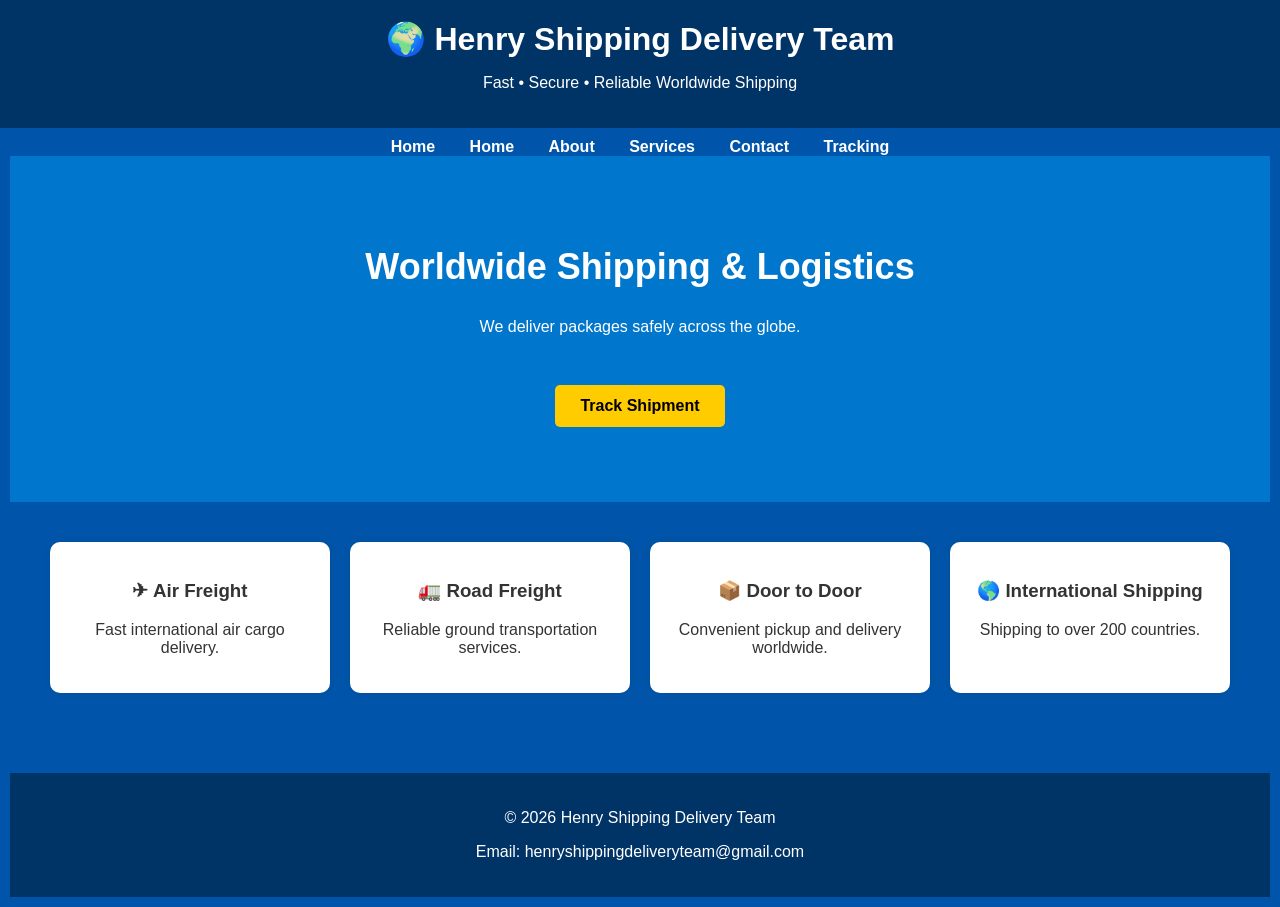
==== index.html @ 7e2f16b4 "Update index.html" ====
<!DOCTYPE html>
<html lang="en">
<head>
<meta charset="UTF-8">
<meta name="viewport" content="width=device-width, initial-scale=1.0">
<title>Henry Shipping Delivery Team</title>
<style>
body{
margin:0;
font-family:Arial,sans-serif;
background:#f5f5f5;
color:#333;
}
header{
background:#003366;
color:white;
padding:20px;
text-align:center;
}
header h1{
margin:0;
}
nav{
background:#0055aa;
padding:10px;
text-align:center;
}
nav a{
color:white;
text-decoration:none;
margin:15px;
font-weight:bold;
}
.hero{
background:#0077cc;
color:white;
padding:60px 20px;
text-align:center;
}
.hero h2{
font-size:36px;
}
.btn{
display:inline-block;
padding:12px 25px;
background:#ffcc00;
color:#000;
text-decoration:none;
border-radius:5px;
font-weight:bold;
}
.services{
display:grid;
grid-template-columns:repeat(auto-fit,minmax(220px,1fr));
gap:20px;
padding:40px;
}
.card{
background:white;
padding:20px;
border-radius:10px;
box-shadow:0 0 10px rgba(0,0,0,.1);
text-align:center;
}
footer{
background:#003366;
color:white;
text-align:center;
padding:20px;
margin-top:40px;
}
</style>
</head>

<body>

<header>
<h1>🌍 Henry Shipping Delivery Team</h1>
<p>Fast • Secure • Reliable Worldwide Shipping</p>
</header>

<nav> 
  
<a href="#">Home</a>
<a href="#">Home</a>
<a href="about.html">About</a>
<a href="#">Services</a>
<a href="#">Contact</a>
<a href="tracking.html">Tracking</a>

<section class="hero">
<h2>Worldwide Shipping & Logistics</h2>
<p>We deliver packages safely across the globe.</p>
<br>
<a href="tracking.html" class="btn">Track Shipment</a>
</section>

<section class="services">

<div class="card">
<h3>✈ Air Freight</h3>
<p>Fast international air cargo delivery.</p>
</div>

<div class="card">
<h3>🚛 Road Freight</h3>
<p>Reliable ground transportation services.</p>
</div>

<div class="card">
<h3>📦 Door to Door</h3>
<p>Convenient pickup and delivery worldwide.</p>
</div>

<div class="card">
<h3>🌎 International Shipping</h3>
<p>Shipping to over 200 countries.</p>
</div>

</section>

<footer>
<p>© 2026 Henry Shipping Delivery Team</p>
<p>Email: henryshippingdeliveryteam@gmail.com</p>
</footer>

</body>
</html>
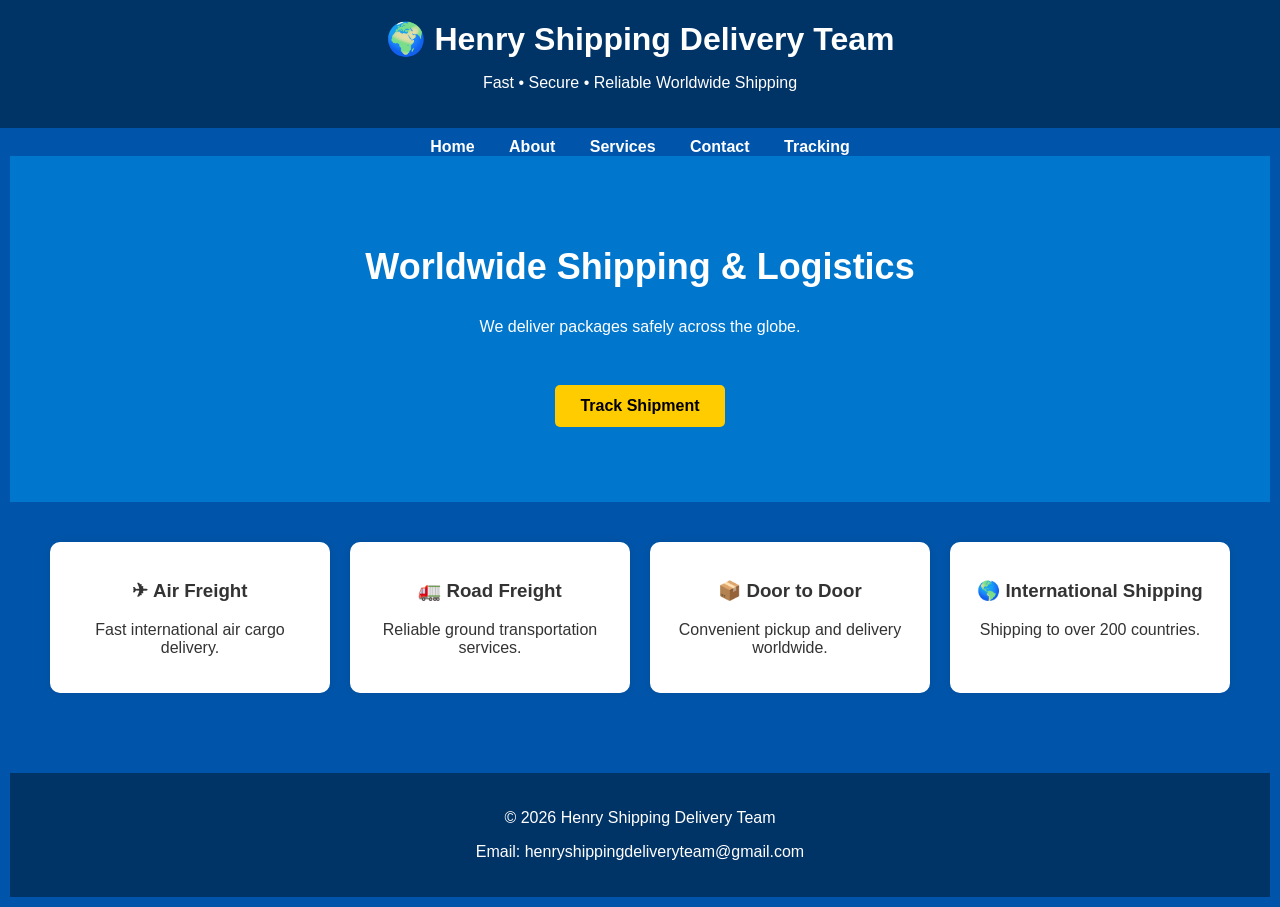
==== commit 8e05786b: "Update index.html" ====
--- a/index.html
+++ b/index.html
@@ -82,7 +82,6 @@
 <nav> 
   
 <a href="#">Home</a>
-<a href="#">Home</a>
 <a href="about.html">About</a>
 <a href="#">Services</a>
 <a href="#">Contact</a>
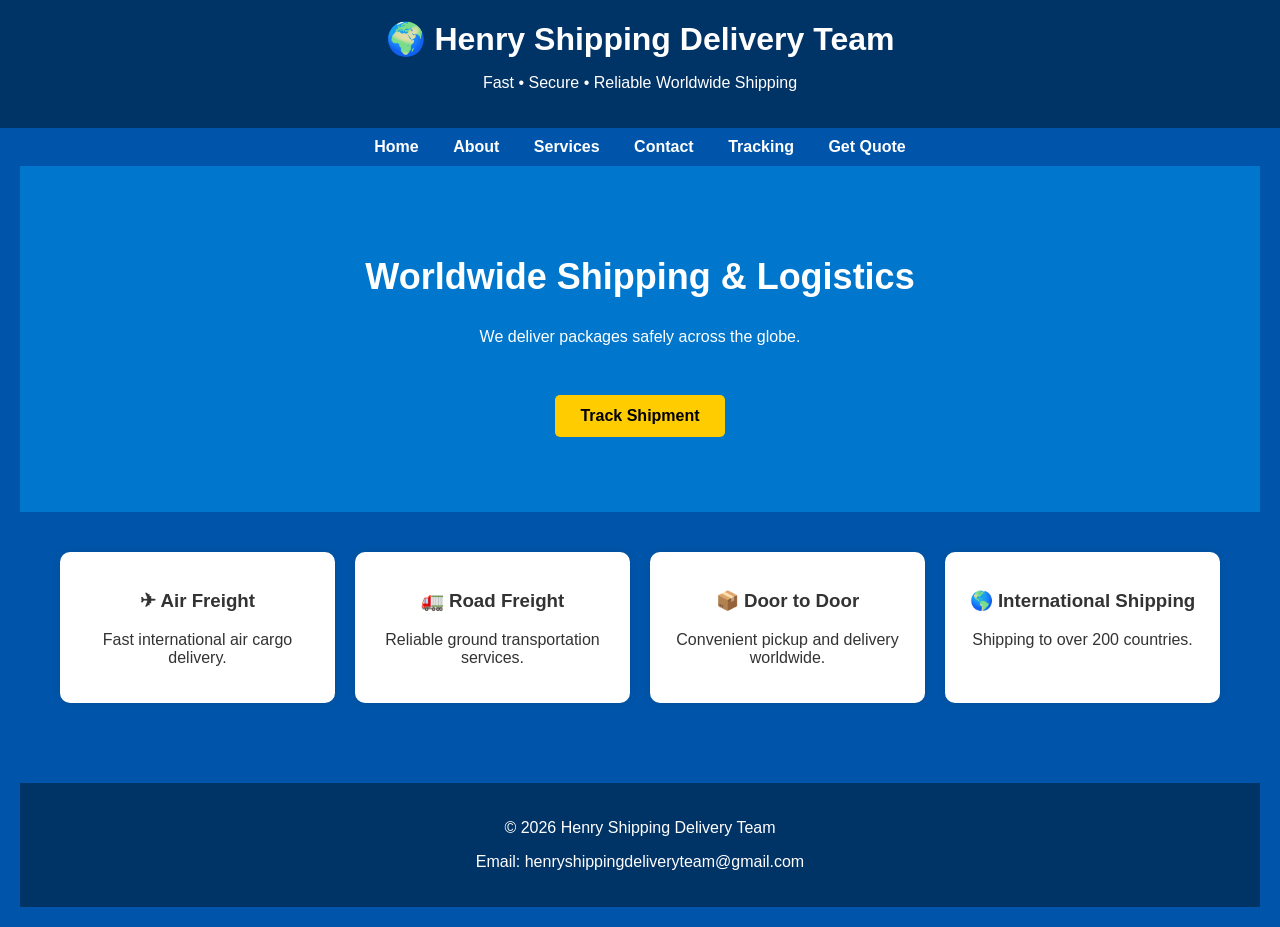
==== commit 9ef029bd: "Update index.html" ====
--- a/index.html
+++ b/index.html
@@ -79,14 +79,15 @@
 <p>Fast • Secure • Reliable Worldwide Shipping</p>
 </header>
 
-<nav> 
-  
+<nav>   
 <a href="#">Home</a>
 <a href="about.html">About</a>
 <a href="#">Services</a>
-<a href="#">Contact</a>
+<a href="contact.html">Contact</a>
 <a href="tracking.html">Tracking</a>
-
+<a href="quote.html">Get Quote</a>
+<nav> 
+  
 <section class="hero">
 <h2>Worldwide Shipping & Logistics</h2>
 <p>We deliver packages safely across the globe.</p>
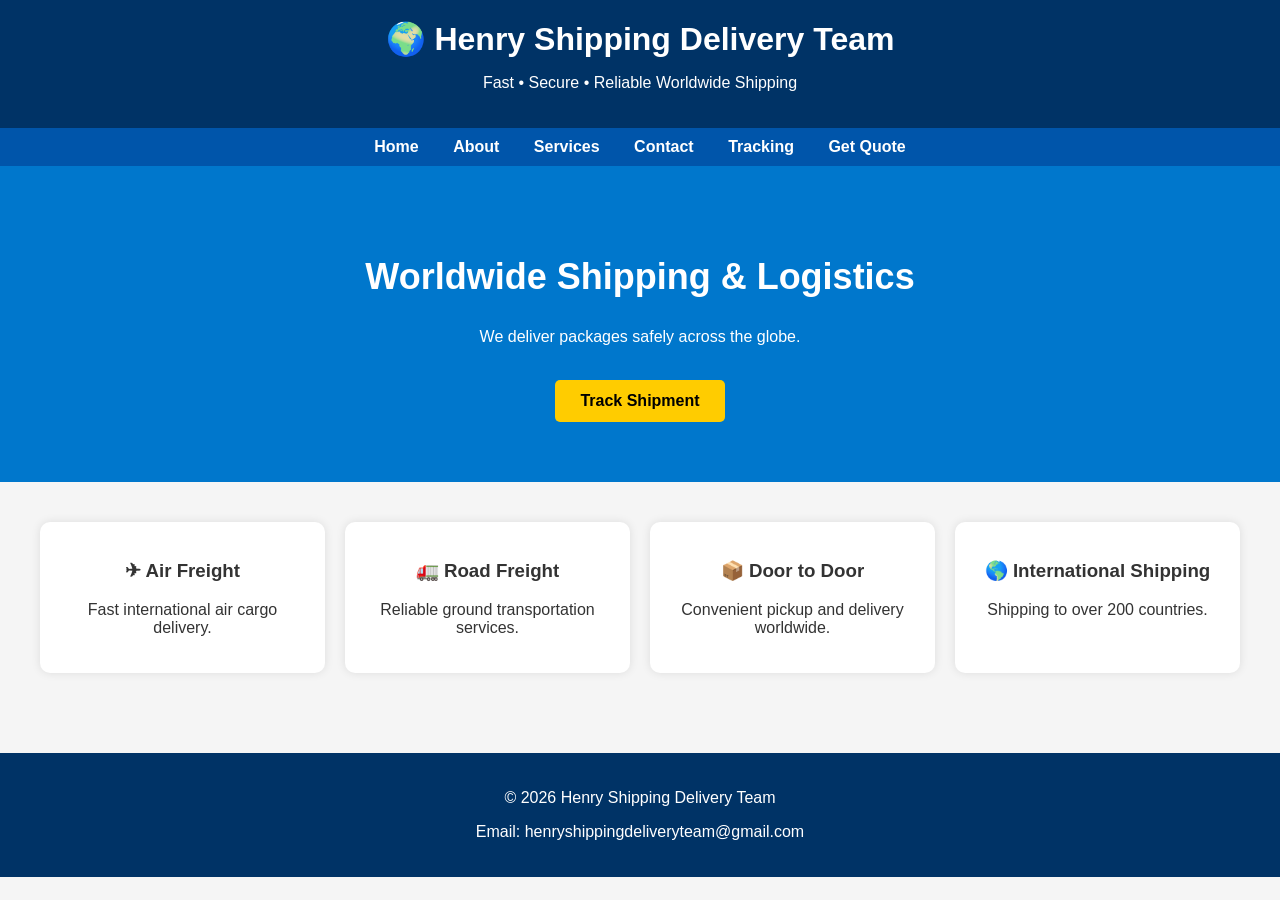
==== commit b575fb17: "Update index.html" ====
--- a/index.html
+++ b/index.html
@@ -86,7 +86,7 @@
 <a href="contact.html">Contact</a>
 <a href="tracking.html">Tracking</a>
 <a href="quote.html">Get Quote</a>
-<nav> 
+</nav>
   
 <section class="hero">
 <h2>Worldwide Shipping & Logistics</h2>
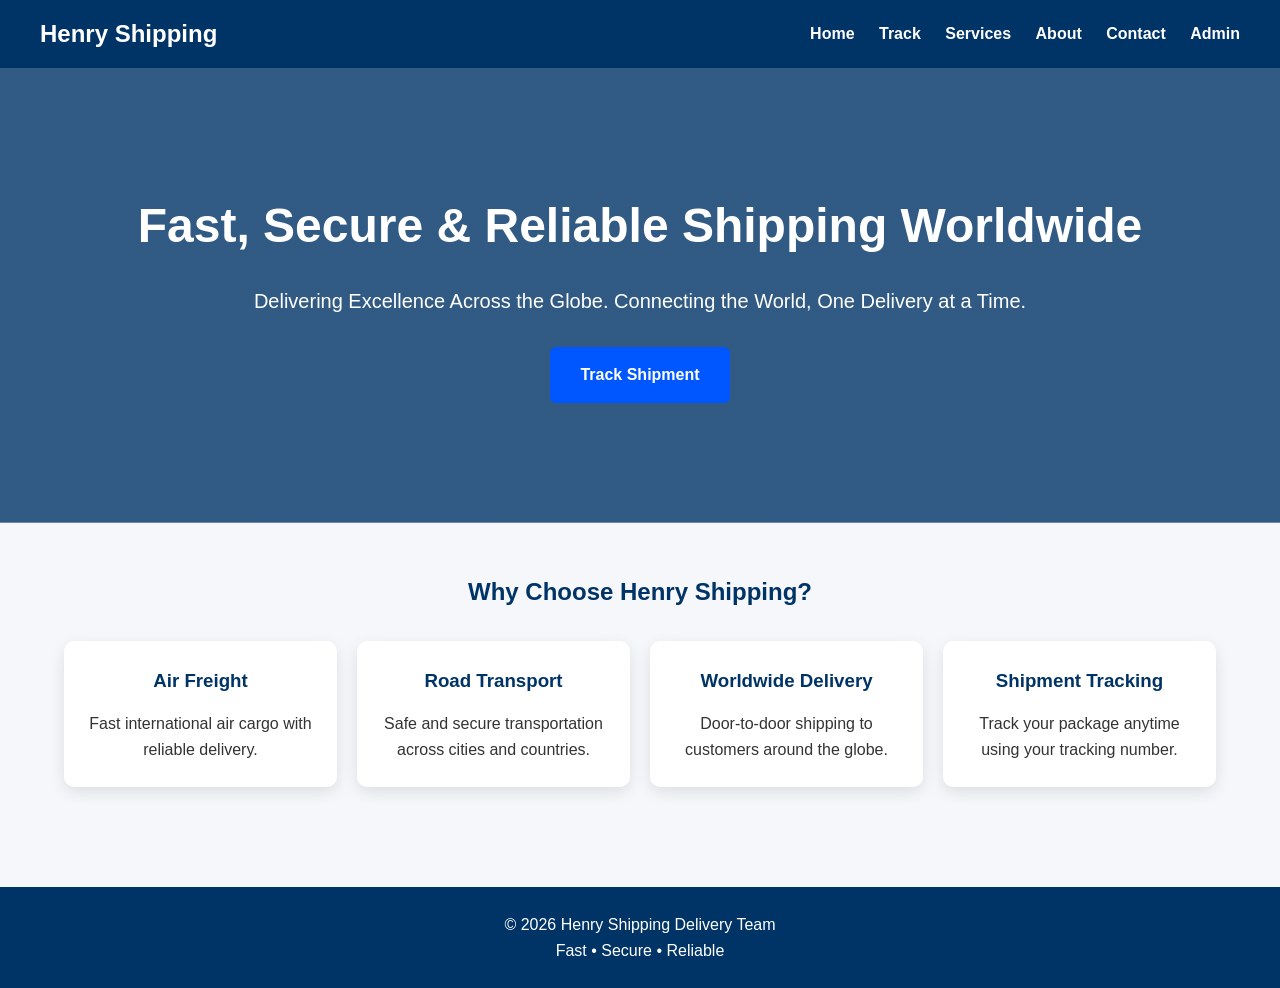
==== commit 49458ef9: "Update index.html" ====
--- a/index.html
+++ b/index.html
@@ -4,124 +4,120 @@
 <meta charset="UTF-8">
 <meta name="viewport" content="width=device-width, initial-scale=1.0">
 <title>Henry Shipping Delivery Team</title>
-<style>
-body{
-margin:0;
-font-family:Arial,sans-serif;
-background:#f5f5f5;
-color:#333;
-}
-header{
-background:#003366;
-color:white;
-padding:20px;
-text-align:center;
-}
-header h1{
-margin:0;
-}
-nav{
-background:#0055aa;
-padding:10px;
-text-align:center;
-}
-nav a{
-color:white;
-text-decoration:none;
-margin:15px;
-font-weight:bold;
-}
-.hero{
-background:#0077cc;
-color:white;
-padding:60px 20px;
-text-align:center;
-}
-.hero h2{
-font-size:36px;
-}
-.btn{
-display:inline-block;
-padding:12px 25px;
-background:#ffcc00;
-color:#000;
-text-decoration:none;
-border-radius:5px;
-font-weight:bold;
-}
-.services{
-display:grid;
-grid-template-columns:repeat(auto-fit,minmax(220px,1fr));
-gap:20px;
-padding:40px;
-}
-.card{
-background:white;
-padding:20px;
-border-radius:10px;
-box-shadow:0 0 10px rgba(0,0,0,.1);
-text-align:center;
-}
-footer{
-background:#003366;
-color:white;
-text-align:center;
-padding:20px;
-margin-top:40px;
-}
-</style>
+
+<link rel="stylesheet" href="style.css">
+
 </head>
 
 <body>
 
 <header>
-<h1>🌍 Henry Shipping Delivery Team</h1>
-<p>Fast • Secure • Reliable Worldwide Shipping</p>
+
+<div class="logo">
+Henry Shipping
+</div>
+
+<nav>
+
+<a href="index.html">Home</a>
+
+<a href="tracking.html">Track</a>
+
+<a href="services.html">Services</a>
+
+<a href="about.html">About</a>
+
+<a href="contact.html">Contact</a>
+
+<a href="admin-login.html">Admin</a>
+
+</nav>
+
 </header>
 
-<nav>   
-<a href="#">Home</a>
-<a href="about.html">About</a>
-<a href="#">Services</a>
-<a href="contact.html">Contact</a>
-<a href="tracking.html">Tracking</a>
-<a href="quote.html">Get Quote</a>
-</nav>
-  
 <section class="hero">
-<h2>Worldwide Shipping & Logistics</h2>
-<p>We deliver packages safely across the globe.</p>
-<br>
-<a href="tracking.html" class="btn">Track Shipment</a>
+
+<h1>
+Fast, Secure & Reliable Shipping Worldwide
+</h1>
+
+<p>
+Delivering Excellence Across the Globe.
+Connecting the World, One Delivery at a Time.
+</p>
+
+<a href="tracking.html" class="btn">
+Track Shipment
+</a>
+
 </section>
 
-<section class="services">
+<div class="container">
+
+<h2 style="text-align:center;color:#003366;">
+Why Choose Henry Shipping?
+</h2>
+
+<div class="cards">
 
 <div class="card">
-<h3>✈ Air Freight</h3>
-<p>Fast international air cargo delivery.</p>
+
+<h3>Air Freight</h3>
+
+<p>
+Fast international air cargo with reliable delivery.
+</p>
+
 </div>
 
 <div class="card">
-<h3>🚛 Road Freight</h3>
-<p>Reliable ground transportation services.</p>
+
+<h3>Road Transport</h3>
+
+<p>
+Safe and secure transportation across cities and countries.
+</p>
+
 </div>
 
 <div class="card">
-<h3>📦 Door to Door</h3>
-<p>Convenient pickup and delivery worldwide.</p>
+
+<h3>Worldwide Delivery</h3>
+
+<p>
+Door-to-door shipping to customers around the globe.
+</p>
+
 </div>
 
 <div class="card">
-<h3>🌎 International Shipping</h3>
-<p>Shipping to over 200 countries.</p>
+
+<h3>Shipment Tracking</h3>
+
+<p>
+Track your package anytime using your tracking number.
+</p>
+
 </div>
 
-</section>
+</div>
+
+</div>
 
 <footer>
-<p>© 2026 Henry Shipping Delivery Team</p>
-<p>Email: henryshippingdeliveryteam@gmail.com</p>
+
+<p>
+
+© 2026 Henry Shipping Delivery Team
+
+</p>
+
+<p>
+
+Fast • Secure • Reliable
+
+</p>
+
 </footer>
 
 </body>
--- a/style.css
+++ b/style.css
@@ -0,0 +1,145 @@
+*{
+margin:0;
+padding:0;
+box-sizing:border-box;
+font-family:Arial,Helvetica,sans-serif;
+}
+
+body{
+background:#f5f7fa;
+color:#333;
+line-height:1.6;
+}
+
+header{
+background:#003366;
+color:white;
+padding:15px 40px;
+display:flex;
+justify-content:space-between;
+align-items:center;
+position:sticky;
+top:0;
+z-index:1000;
+}
+
+.logo{
+font-size:24px;
+font-weight:bold;
+}
+
+nav a{
+color:white;
+text-decoration:none;
+margin-left:20px;
+font-weight:bold;
+}
+
+nav a:hover{
+color:#ffd700;
+}
+
+.hero{
+background:linear-gradient(rgba(0,51,102,.8),rgba(0,51,102,.8)),
+url("https://images.unsplash.com/photo-1494412651409-8963ce7935a7");
+background-size:cover;
+background-position:center;
+color:white;
+padding:120px 20px;
+text-align:center;
+}
+
+.hero h1{
+font-size:48px;
+margin-bottom:20px;
+}
+
+.hero p{
+font-size:20px;
+margin-bottom:30px;
+}
+
+.btn{
+display:inline-block;
+padding:15px 30px;
+background:#0057ff;
+color:white;
+text-decoration:none;
+border-radius:6px;
+font-weight:bold;
+}
+
+.btn:hover{
+background:#003bb3;
+}
+
+.container{
+width:90%;
+max-width:1200px;
+margin:auto;
+padding:50px 0;
+}
+
+.cards{
+display:grid;
+grid-template-columns:repeat(auto-fit,minmax(250px,1fr));
+gap:20px;
+margin-top:30px;
+}
+
+.card{
+background:white;
+padding:25px;
+border-radius:10px;
+box-shadow:0 5px 15px rgba(0,0,0,.1);
+text-align:center;
+}
+
+.card h3{
+margin-bottom:15px;
+color:#003366;
+}
+
+footer{
+background:#003366;
+color:white;
+text-align:center;
+padding:25px;
+margin-top:50px;
+}
+
+input,button,textarea{
+width:100%;
+padding:12px;
+margin:10px 0;
+font-size:16px;
+border:1px solid #ccc;
+border-radius:5px;
+}
+
+button{
+background:#0057ff;
+color:white;
+cursor:pointer;
+border:none;
+}
+
+button:hover{
+background:#003bb3;
+}
+
+@media(max-width:768px){
+
+header{
+flex-direction:column;
+}
+
+nav{
+margin-top:15px;
+}
+
+.hero h1{
+font-size:34px;
+}
+
+}
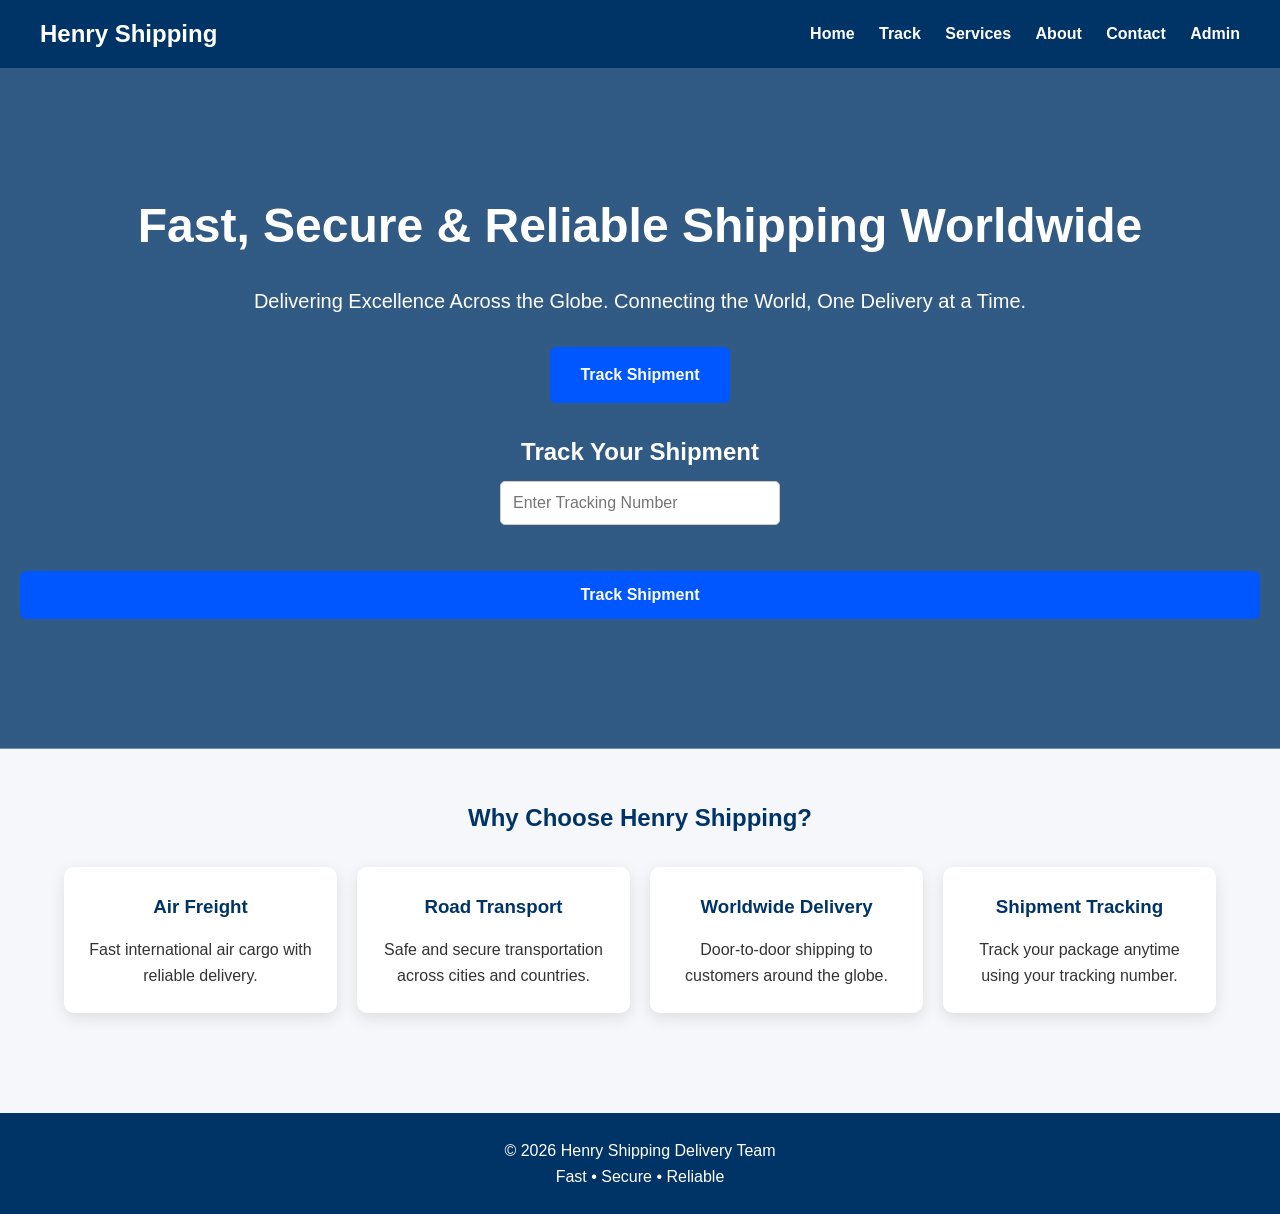
==== commit 60c24791: "Update index.html" ====
--- a/index.html
+++ b/index.html
@@ -49,6 +49,24 @@
 <a href="tracking.html" class="btn">
 Track Shipment
 </a>
+
+<div style="margin-top:30px;">
+
+<h2 style="color:white;">Track Your Shipment</h2>
+
+<input
+type="text"
+id="homeTracking"
+placeholder="Enter Tracking Number"
+style="padding:12px;width:280px;max-width:90%;">
+
+<br><br>
+
+<button class="btn" onclick="goToTracking()">
+Track Shipment
+</button>
+
+</div>
 
 </section>
 
@@ -107,18 +125,29 @@
 <footer>
 
 <p>
-
 © 2026 Henry Shipping Delivery Team
-
 </p>
 
 <p>
-
 Fast • Secure • Reliable
-
 </p>
 
 </footer>
 
+<script>
+function goToTracking(){
+
+const tracking=document.getElementById("homeTracking").value.trim();
+
+if(tracking===""){
+alert("Please enter a tracking number.");
+return;
+}
+
+window.location.href="tracking.html?tracking="+encodeURIComponent(tracking);
+
+}
+</script>
+
 </body>
 </html>
--- a/style.css
+++ b/style.css
@@ -143,3 +143,106 @@
 }
 
 }
+
+
+.timeline{
+    margin-top:20px;
+}
+
+.step{
+    padding:15px;
+    margin:10px 0;
+    border-left:5px solid #ccc;
+    background:#f5f5f5;
+    color:#666;
+    font-weight:bold;
+    border-radius:6px;
+}
+
+.step.active{
+    border-left:5px solid #28a745;
+    background:#d4edda;
+    color:#155724;
+}
+
+/* Shipment Timeline */
+
+.timeline{
+display:flex;
+justify-content:space-between;
+align-items:center;
+margin-top:30px;
+margin-bottom:20px;
+position:relative;
+gap:10px;
+flex-wrap:wrap;
+}
+
+.timeline::before{
+content:"";
+position:absolute;
+top:20px;
+left:0;
+right:0;
+height:4px;
+background:#ddd;
+z-index:0;
+}
+
+.step{
+position:relative;
+background:#e0e0e0;
+color:#555;
+padding:12px 18px;
+border-radius:30px;
+font-weight:bold;
+z-index:1;
+transition:.3s;
+}
+
+.step.active{
+background:#0057ff;
+color:white;
+box-shadow:0 0 10px rgba(0,87,255,.4);
+}
+
+.step.completed{
+background:#28a745;
+color:white;
+box-shadow:0 0 10px rgba(40,167,69,.4);
+}
+
+.mapBtn{
+display:inline-block;
+margin-top:15px;
+padding:12px 20px;
+background:#0057ff;
+color:white;
+text-decoration:none;
+font-weight:bold;
+border-radius:8px;
+transition:.3s;
+}
+
+.mapBtn:hover{
+background:#003bb3;
+transform:scale(1.05);
+}
+
+/* Progress Bar */
+
+.progress-container{
+width:100%;
+height:14px;
+background:#ddd;
+border-radius:10px;
+margin:15px 0;
+overflow:hidden;
+}
+
+.progress-bar{
+height:100%;
+width:0%;
+background:#28a745;
+transition:width .5s ease;
+}
